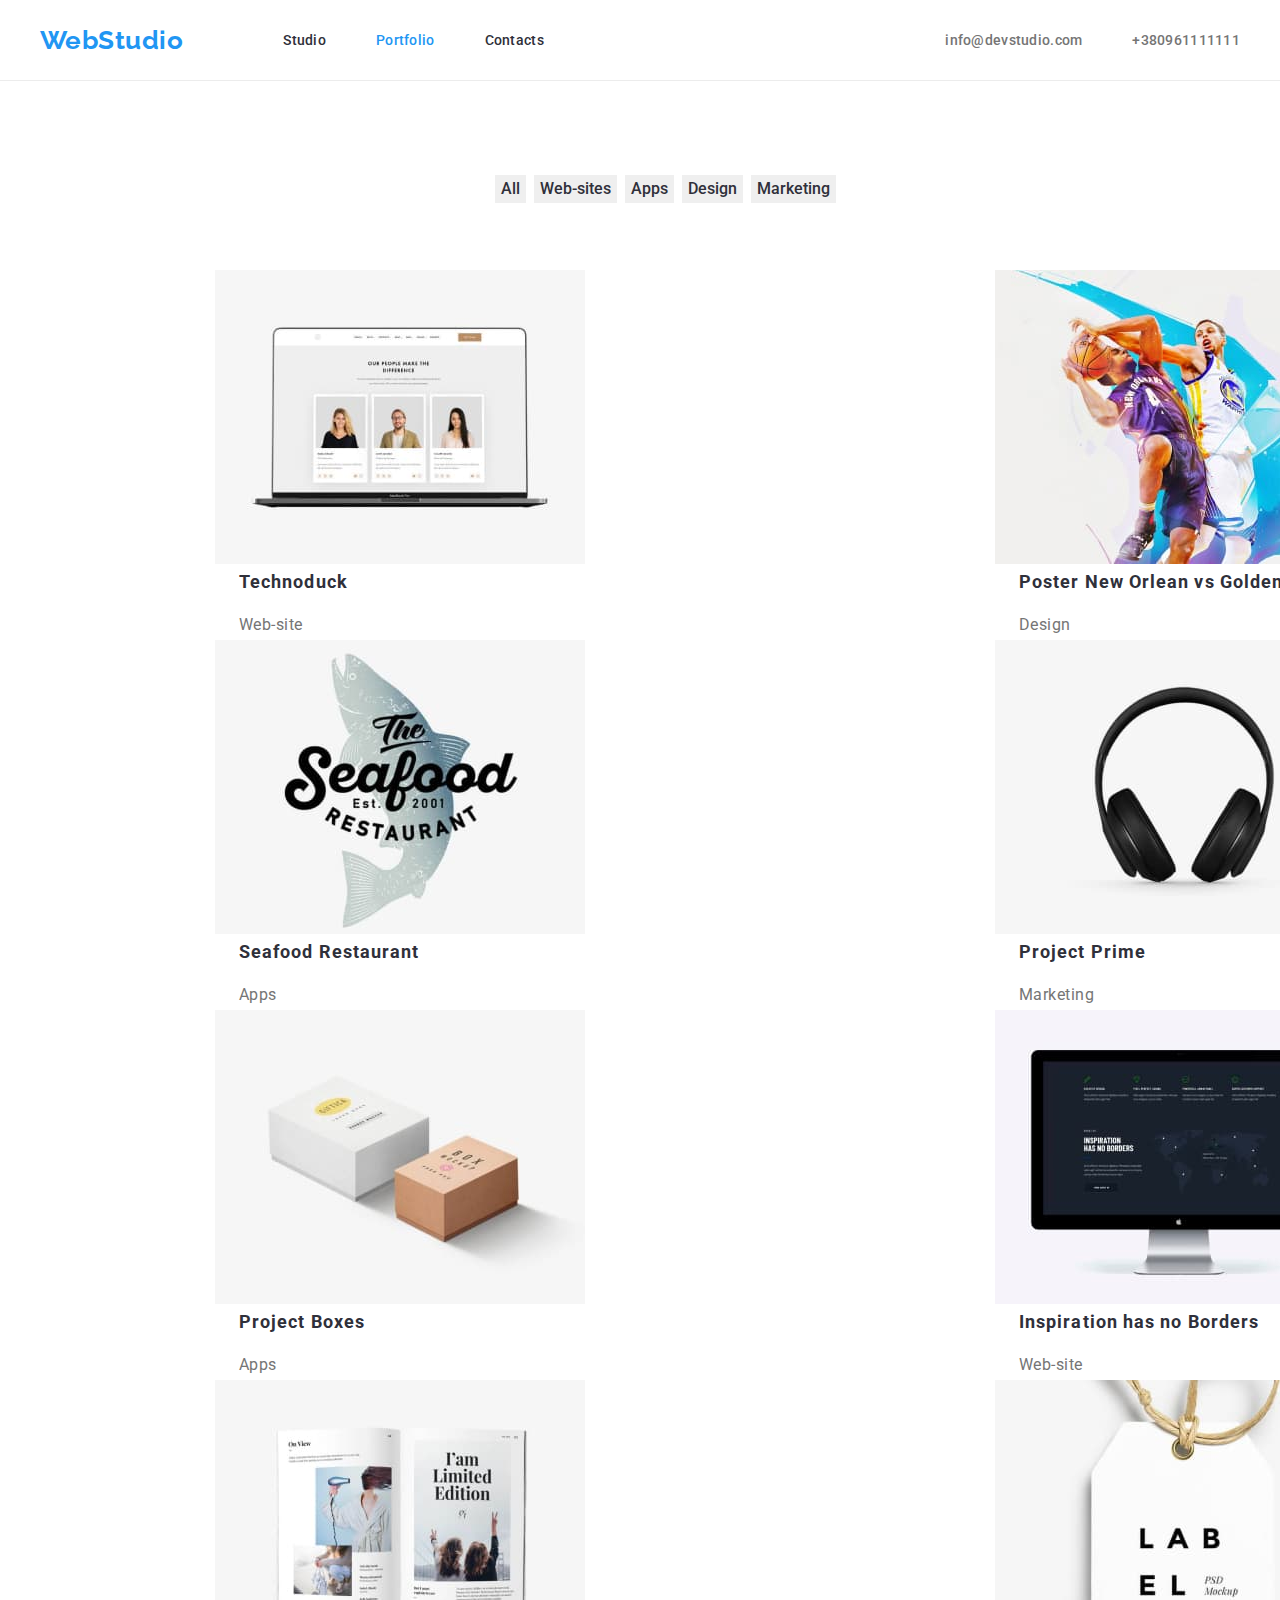
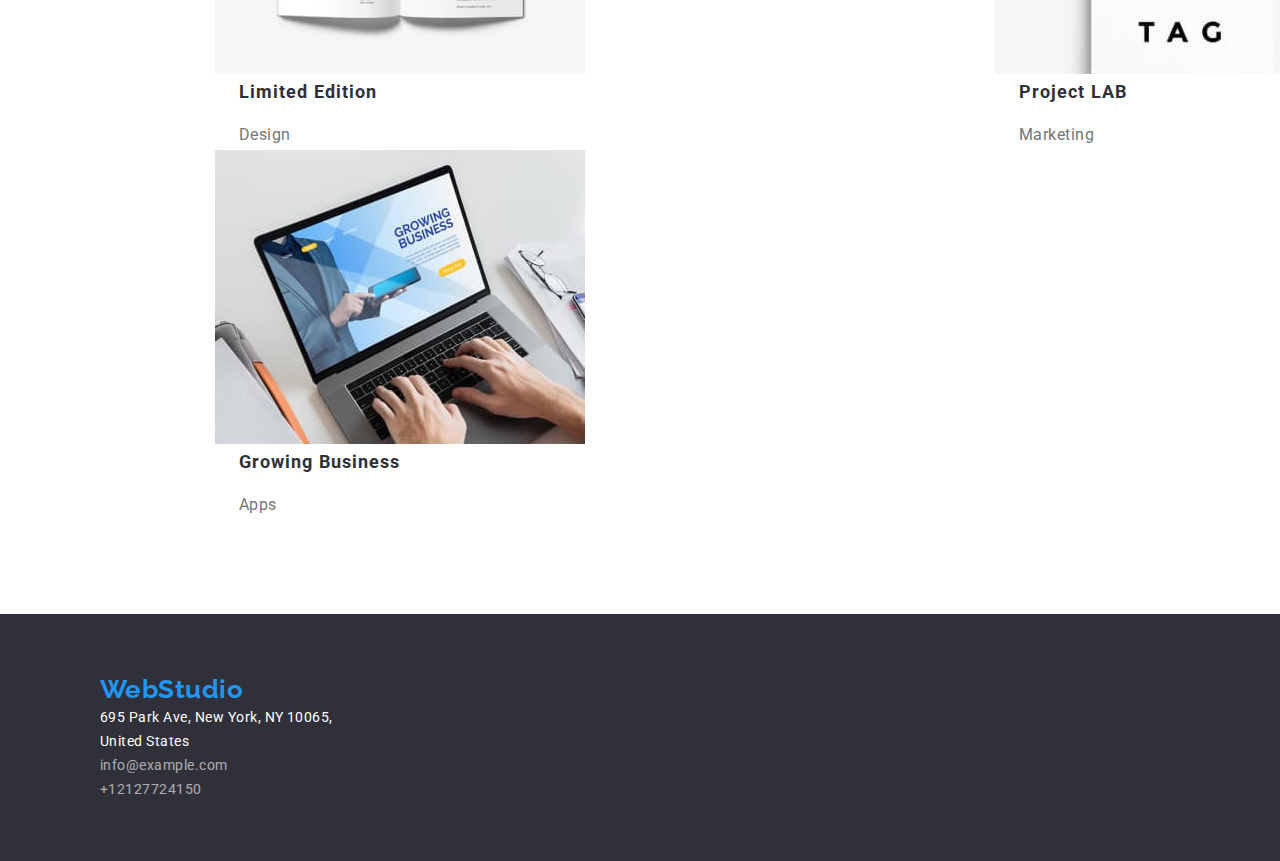
==== portfolio.html @ 895c38ea "homework 3" ====
<!DOCTYPE html>
<html lang="en">
<head>
    <meta charset="UTF-8">
    <meta http-equiv="X-UA-Compatible" content="IE=edge">
    <meta name="viewport" content="width=device-width, initial-scale=1.0">
    <link rel="preconnect" href="https://fonts.googleapis.com">
    <link rel="preconnect" href="https://fonts.gstatic.com" crossorigin>
    <link href="https://fonts.googleapis.com/css2?family=Raleway:wght@700&family=Roboto:wght@400;500;700;900&display=swap"
        rel="stylesheet">
    <link rel="stylesheet" href="node_modules/modern-normalize/modern-normalize.css">
<link rel="stylesheet" href="./css/styles.css">
    <title>Portfolio</title>
</head>
<body>
<header class="header-section">
    <div class="container header-container">
                <a  href="./index.html" class="header-logo">WebStudio</a>
            <nav>
                <ul class="navigation-list">
                    <li class="navigation-item">
                        <a class="pages" href="./index.html">Studio</a>
                    </li>
                    <li class="navigation-item">
                        <a class="pages current-page" href="./portfolio.html">Portfolio</a>
                    </li>
                    <li class="navigation-item">
                        <a class="pages" href="#">Contacts</a>
                    </li>
                </ul>
            </nav>
            <ul class="header-contact-list">
                <li class="header-contact-item">
                    <a class="header-contact-link" href="mailto:info@devstudio.com">info@devstudio.com</a>
                </li>
                <li class="header-contact-item">
                    <a class="header-contact-link" href="tel:380961111111">+380961111111</a>
                </li>
            </ul>
            </div>
        </header>
        <main>
            <div class="button-container">
            <ul class="button-list">
                <li class="button-item">
                    <button type="button" class="portfolio-filter">All</button>
                </li>
                <li class="button-item">
                    <button type="button" class="portfolio-filter">Web-sites</button>
                </li>
                <li class="button-item">
                    <button type="button" class="portfolio-filter">Apps</button>
                </li>
                <li class="button-item">
                    <button type="button" class="portfolio-filter">Design</button>
                </li>
                <li class="button-item">
                    <button type="button" class="portfolio-filter">Marketing</button>
                </li>
            </ul>
        </div>
            <section class="container-projects">
            <ul class="projects-list">
                <li class="projects-item"><img src="./images/img8portfolio-website.jpg" alt="picture of technoduck website" width="370">
                    <div class="project-item-description">
                    <h3 class="projects-title">Technoduck</h3>
                    <p class="project-text">Web-site</p></div>
                </li>
                <li class="projects-item"><img src="./images/img9portfolio-sport-poster.jpg" alt="picture of sport poster" width="370">
                    <div class="project-item-description">
                    <h3 class="projects-title">Poster New Orlean vs Golden Star</h3>
                    <p class="project-text">Design</p></div>
                </li>
                <li class="projects-item"><img src="./images/img10portfolio-restaurant-app.jpg" alt="picture of restaurant logo" width="370">
                    <div class="project-item-description">
                    <h3 class="projects-title">Seafood Restaurant</h3>
                    <p class="project-text">Apps</p></div>
                </li>
                <li class="projects-item"><img src="./images/img11portfolio-marketing.jpg" alt="picture of head-phones" width="370">
                    <div class="project-item-description">
                    <h3 class="projects-title">Project Prime</h3>
                    <p class="project-text">Marketing</p></div>
                </li>
                <li class="projects-item"><img src="./images/img12portfolio-project-boxes.jpg" alt="picture of personalized boxes" width="370">
                    <div class="project-item-description">
                    <h3 class="projects-title">Project Boxes</h3>
                    <p class="project-text">Apps</p></div>
                </li>
                <li class="projects-item"><img src="./images/img13portfolio-inspiration-website.jpg" alt="picture of inspiration website" width="370">
                    <div class="project-item-description">
                    <h3 class="projects-title">Inspiration has no Borders</h3>
                    <p class="project-text">Web-site</p></div>
                </li>
                <li class="projects-item"><img src="./images/img14portfolio-limited-edition.jpg" alt="picture of magazines" width="370">
                    <div class="project-item-description">
                    <h3 class="projects-title">Limited Edition</h3>
                    <p class="project-text">Design</p></div>
                </li>
                <li class="projects-item"><img src="./images/img15portfolio-project-lab.jpg" alt="picture of tag with logo" width="370">
                    <div class="project-item-description">
                    <h3 class="projects-title">Project LAB</h3>
                    <p class="project-text">Marketing</p></div>
                </li>
                <li class="projects-item"><img src="./images/img16portfolio-growing-business.jpg" alt="picture of growing business app" width="370">
                    <div class="project-item-description">
                    <h3 class="projects-title">Growing Business</h3>
                    <p class="project-text">Apps</p></div>
                </li>
                </ul>
                </section>
            </main>
            <footer class="footer-section">
            <a class="footer-logo" href="./index.html">WebStudio</a>
            
            <address class="footer-addres">
                <a class="footer-addres-addres" href="https://goo.gl/maps/dAtSncTWALTyisYv6">695 Park Ave, New York, NY 10065,<br>
                    United States</a>
                <ul>
                    <li><a class="footer-contacts" href="mailto:info@example.com">info@example.com</a></li>
                    <li><a class="footer-contacts" href="tel:12127724150">+12127724150</a></li>
                </ul>
            </address>
            </footer>
</body>
</html>
---- css/styles.css ----
/* General Styles */
:root {
     --main-text-color: #2F303A;
    --secondary-title-color: #ffff;
    --link-color: #2196F3;
    --accent-color: #2196F3;
    --contact-color: #757575;
    --secondary-text-color: #757575;
    --background-color: #ffff;
    --footer-color: #2F303A;
    --portfolio-button-color: #F5F4FA;
    --portfolio-button-text: #212121;

}
h1, h2, h3, h4, h5, h6, p{
    margin-top: 0;
    margin-bottom: 0;
}
body {font-family: 'Roboto', sans-serif;
    font-weight: 500;
    letter-spacing: 0.03em;
    color: var(--main-text-color);
    margin: 0;
  
}

ul{
    list-style: none;
    padding-left: 0;
    margin-top: 0;
    margin-bottom: 0;
}
a{text-decoration: none;}

img{
    display:block;
    max-width: 100%;
    height: auto;
}
.container {
    width: 1200px;
    padding-left: 15px;
    padding-right: 15px;
    margin: 0 auto;
}
/*HEADER */

.header-section {
    border-bottom: 1px solid #ECECEC;

}
   
.header-container {
    display: flex;
    align-items: center;
}
.header-logo {
    color: var(--accent-color);
    text-decoration: none;
    font-family: 'Raleway', sans-serif;
    font-weight: 700;
    font-size: 26px;
    line-height: calc(31/26);
    margin-right: 100px;


}
.navigation-list{ 
    display: flex;
    align-items: center;
}
.navigation-item:not(:last-child){
margin-right: 50px;
}
.pages {
    color: var(--main-text-color);
    font-size: 14px;
    letter-spacing: 0.02em;
    line-height: calc(16/14);
    display: block;
    padding-top: 32px;
    padding-bottom: 32px;
}
 .pages:hover,
 .pages:focus {
     color: var(--link-color);
 }

.header-contact-list{
display: flex;
align-items: center;
margin-left: auto;
}

.header-contact-item:not(:last-child){
margin-right: 50px;
}


.current-page {
    color: var(--link-color);

}
.header-contact-link {
    color: var(--contact-color);
    font-weight: 500;
    font-size: 14px;
    line-height: calc(16/14);
    letter-spacing: 0.02em;
    display: block;
    padding-top: 32px;
    padding-bottom: 32px;
}

.header-contact-link:hover,
.header-contact-link:focus {
    color: var(--link-color);
    font-weight: 500;
}

/* HERO */
.hero-section{
    background-color: #2F303A;
    width: 100%;
 padding-top: 200px;
 padding-bottom: 280px;
align-items: center;
    }
.hero-container{
    align-items: center;
    display: flex;
    flex-direction: column;
}



.hero-title{
    font-weight: 900;
        font-size: 44px;
        line-height: calc(60/44);
        text-align: center;
        letter-spacing: 0.06em;
        color: var(--secondary-title-color);
        margin-bottom: 30px;
}

.hero-button{
    font-weight: 700;
        font-size: 16px;
        line-height:calc(30/16);
        text-align: center;
        letter-spacing: 0.06em;
        color: var(--secondary-title-color);
        background-color: var(--link-color);
        cursor: pointer;
        display: block;
        align-items: center;
    border-radius: 4px;
      
        
}

.hero-button:hover,
.hero-button:focus {
    background-color: darkblue;
}

/* FEATURES  */
 .hide{
    display: none;
}
.features-section {
    width: 1200px;
    padding-left: 15px;
    padding-right: 15px;
    padding-top: 94px;
    padding-bottom: 94px;
}
.features-list {
    display: flex;
}
.features-list:not(:last-child) {
    margin-right: 30px;
}
.features-section li {
width: 270px;
}
.features {
    font-weight: 700;
    font-size: 14px;
    line-height: calc(16/14);
    text-transform: uppercase;
    color: var(--main-text-color);
    width: 161px;
    height: 30px;
    padding-bottom: 10px;
}
.features-text {
  
        font-weight: 400;
        font-size: 14px;
        line-height: calc(24/14);
        color: var(--secondary-text-color);
        width: 270px;
    }


/* DO */
.do{
    padding-top: 94px;
}
.section-title {
        font-weight: 700;
        font-size: 36px;
        line-height: calc(42/36);
        text-align: center;
        color: var(--main-text-color);
        padding-bottom: 50px;
    }
.what-we-do-images{
    display: flex;
}
.do-item:not(:last-child) {
    margin-right: 30px;

}
/* TEAM */
.team-members{
    background-color: #F5F4FA;
    padding-top: 94px;
    padding-bottom: 94px;
}
.team-list{
    display:flex;

}
.team-item{
    width: 270px;
    box-shadow: 0px 1px 3px rgba(0, 0, 0, 0.12), 0px 1px 1px rgba(0, 0, 0, 0.14), 0px 2px 1px rgba(0, 0, 0, 0.2);
        border-radius: 0px 0px 4px 4px;
}
.team-item:not(:last-child){
    margin-right: 30px;
}
.team-item-description{
    background-color: #ffff;
    padding-top: 30px;
    padding-bottom: 30px;
    text-align: center;}


.team-title{
        font-size: 16px;
        line-height: calc(19/16);
        text-align: center;
        color: var(--main-text-color);
        margin-bottom: 10px;
}
.team-text {
        font-weight: 400;
        font-size: 16px;
        line-height: calc(19/16);
        text-align: center;
        color: var(--secondary-text-color);
    }

/* FOOTER */
.footer-section {
    background-color: var(--footer-color);
    padding-left: 100px;
    padding-top: 60px;
    padding-bottom: 60px;
}
.footer-logo {
    color: var(--accent-color);
    text-decoration: none;
    font-family: 'Raleway', sans-serif;
    font-weight: 700;
    font-size: 26px;
    line-height: calc(31/26);
    padding-top: 60px;
    padding-bottom: 9px;
}

.footer-addres {
    font-style: normal;
}

.footer-addres-addres {
    font-weight: 400;
    font-size: 14px;
    line-height: calc(24/14);
    color: var(--secondary-title-color);
} 

.footer-contacts {
    font-weight: 400;
    font-size: 14px;
    line-height: calc(24/14);
    color: var(--secondary-title-color);
    opacity: 0.6;
}
/* PORTFOLIO BUTTONS SECTION */

.button-container {
    display: flex;
    align-items: center;
    margin-left: 495px;
    }
    
.button-list {
    display: flex;
    align-items: center;
}
.button-item{
    margin-bottom: 50px;
    align-items: center;
    border-radius: 4px;
    
}
.button-item:not(:last-child) {
    margin-right: 8px;

}


.portfolio-filter:hover,
.portfolio-filter:focus {
    color: var(--secondary-title-color);
    background-color: var(--link-color);


}

.portfolio-filter {
    font-family: 'Roboto', sans-serif;
    color: var(--portfolio-text-color);
    cursor: pointer;
    border: none;
    font-weight: 500;
    font-size: 16px;
    line-height: calc(26/16);
    text-align: center;
    display: block;
    margin-top: 94px;
        margin-bottom: 17px;

}
/* PORTFOLIO PROJECTS SECTION */

.container-projects {
    width: 1200px;
    padding-left: 215px;
    padding-right: 215px;
    padding-bottom: 94px;
    

}

.projects-list {
    display: flex;
    flex-wrap: wrap;
    justify-content: space-between;
    
    
 
}

.projects-item {
    flex-basis: calc((100% - 30px)/ 3);
 
}
.projects-item:not(:last-child) {
    margin-right: 30px;}

.item h2 {
    margin-top: 0;
    font-size: 20px;
}

.item p {
    margin: 0;
}

.projects-title {
    font-weight: 700;
    font-size: 18px;
    line-height: calc(36/18);
    letter-spacing: 0.06em;
    color: var(--portfolio-text-color);
    margin-bottom: 10px;
    text-align: left;
    margin-left: 24px;
}

.project-text {
    font-weight: 400;
    font-size: 16px;
    line-height: calc(30/16);
    color: var(--secondary-text-color);
    text-align: left;
    margin-left: 24px;
}
/*
.projects-list {
    display: flex;
    flex-wrap: wrap;

}
*/
.projects-item {
    width: 370px;
   
}

.project-item:not(:last-child) {
    margin-right: 30px;
}

.project-item-description {
    background-color: #ffff;
    text-align: center;
}


.team-title {
    font-size: 16px;
    line-height: calc(19/16);
    text-align: center;
    color: var(--main-text-color);
    margin-bottom: 10px;
}
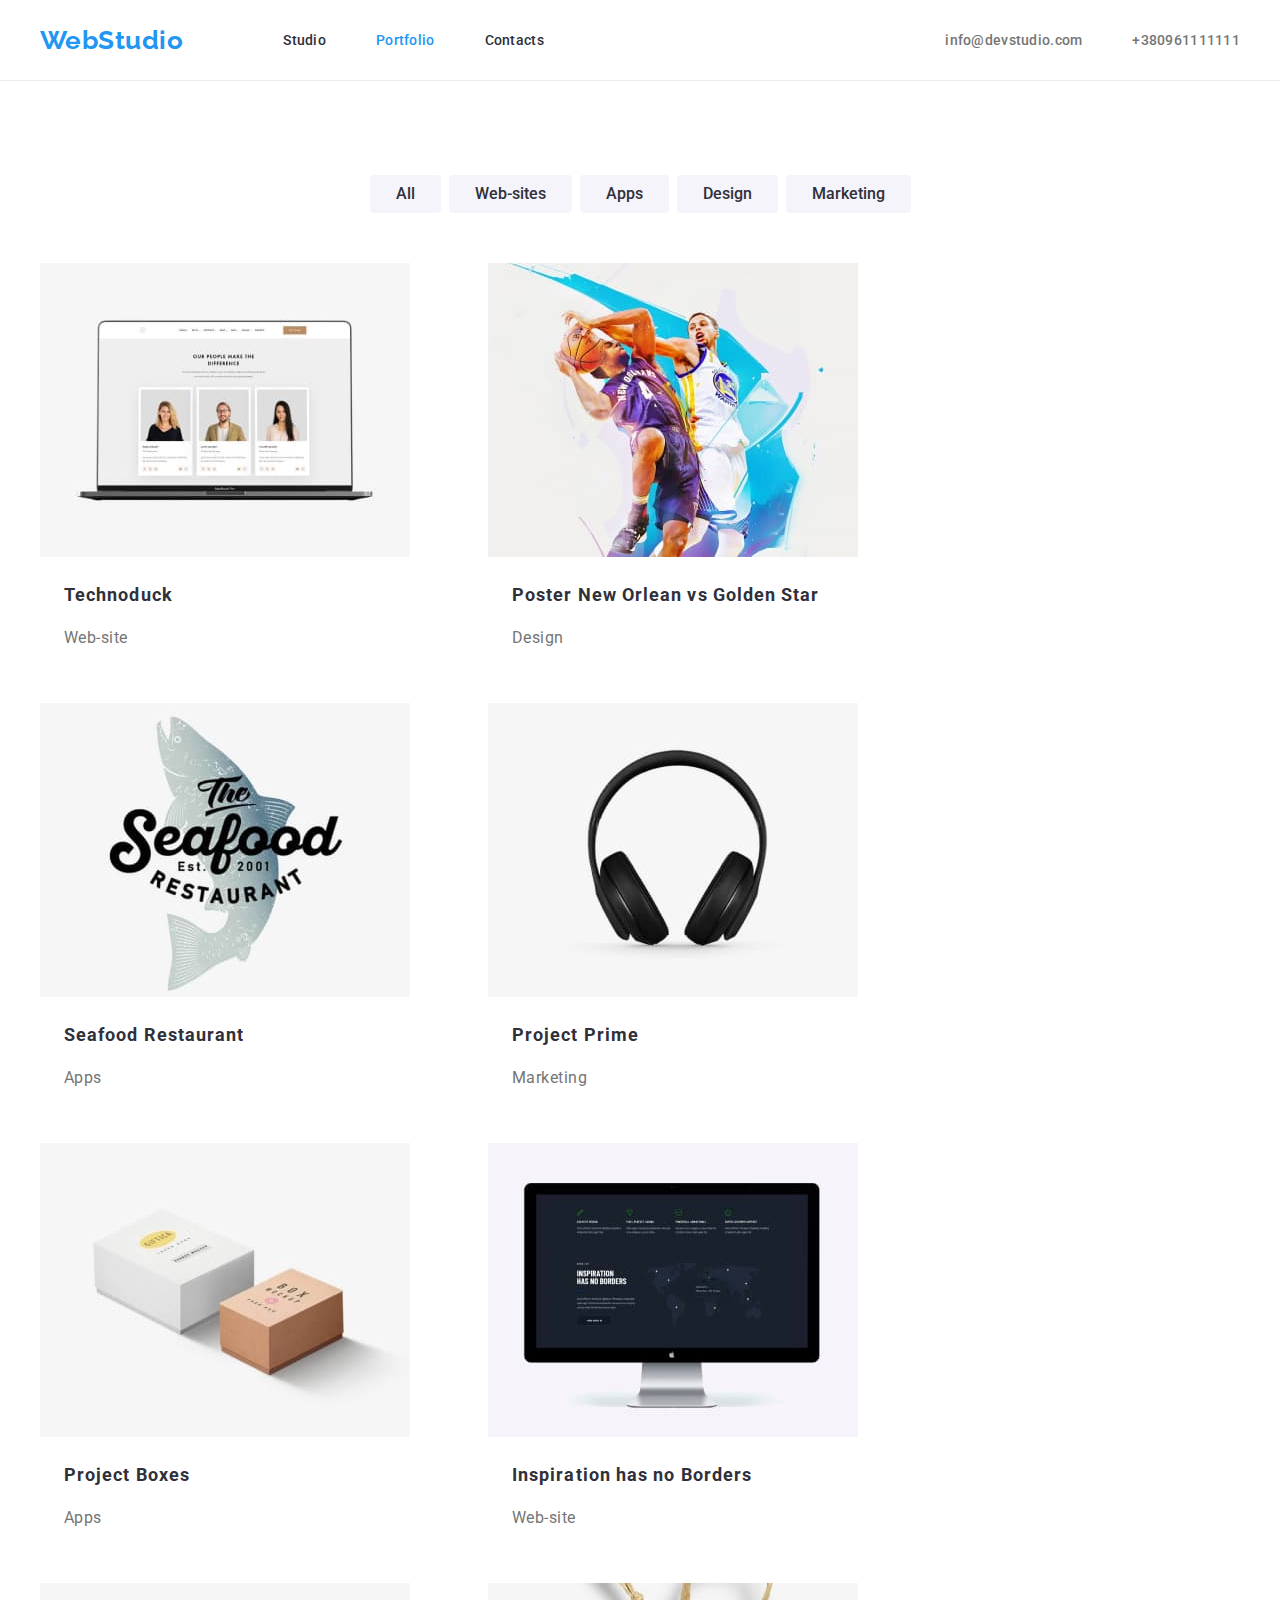
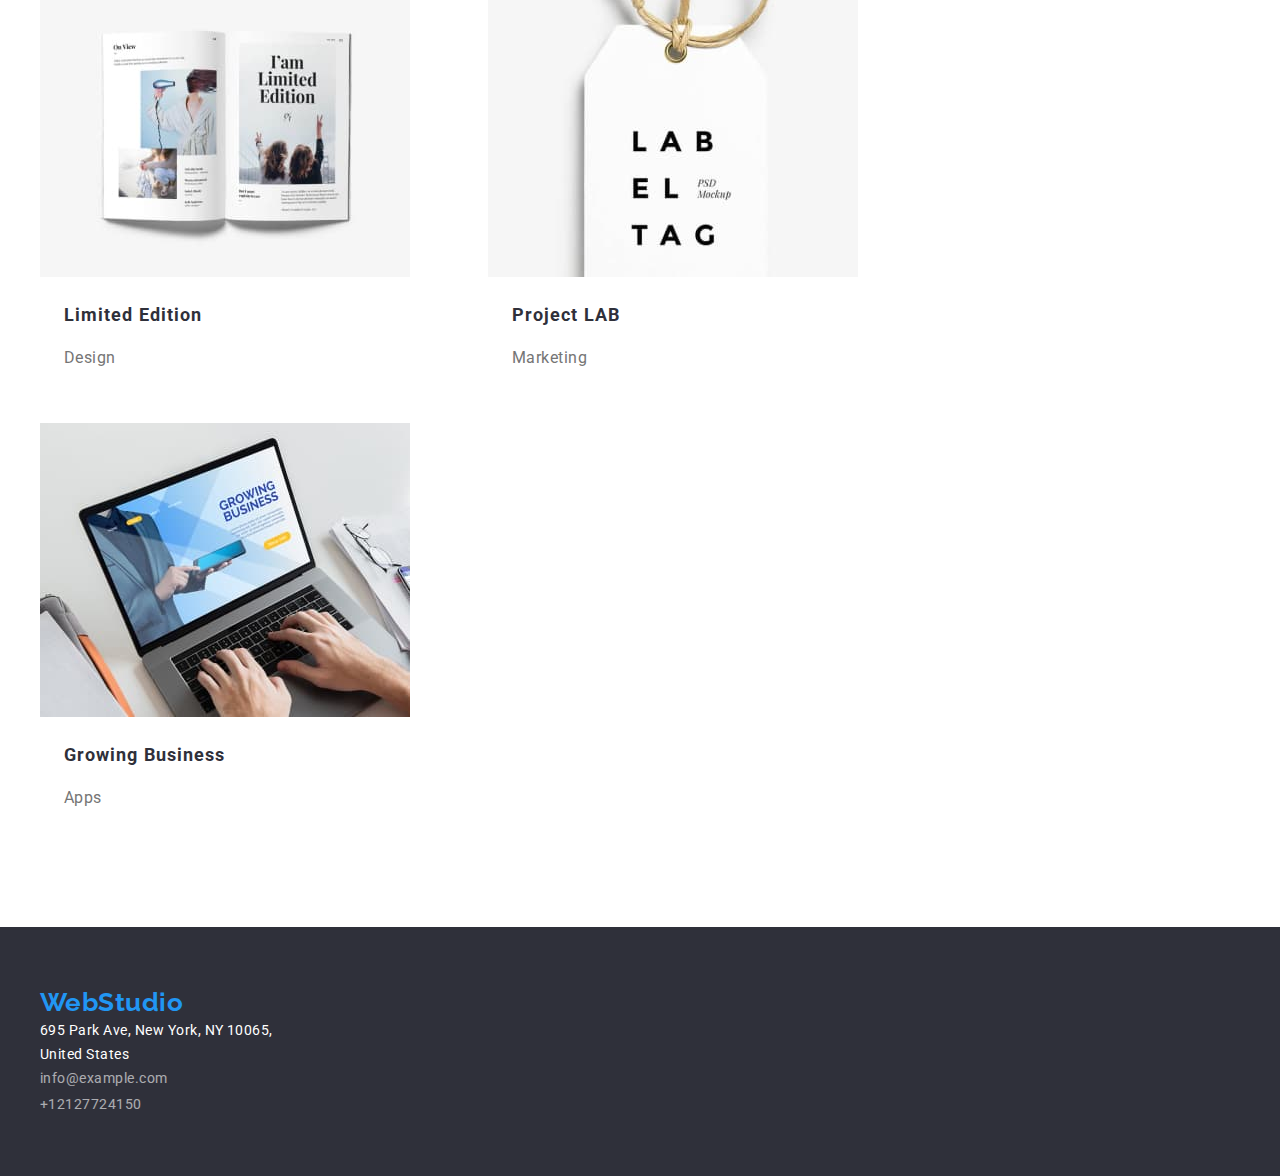
==== commit 87d5a40f: "after making refinements" ====
--- a/portfolio.html
+++ b/portfolio.html
@@ -40,86 +40,106 @@
             </div>
         </header>
         <main>
-            <div class="button-container">
-            <ul class="button-list">
-                <li class="button-item">
-                    <button type="button" class="portfolio-filter">All</button>
-                </li>
-                <li class="button-item">
-                    <button type="button" class="portfolio-filter">Web-sites</button>
-                </li>
-                <li class="button-item">
-                    <button type="button" class="portfolio-filter">Apps</button>
-                </li>
-                <li class="button-item">
-                    <button type="button" class="portfolio-filter">Design</button>
-                </li>
-                <li class="button-item">
-                    <button type="button" class="portfolio-filter">Marketing</button>
-                </li>
-            </ul>
-        </div>
-            <section class="container-projects">
-            <ul class="projects-list">
-                <li class="projects-item"><img src="./images/img8portfolio-website.jpg" alt="picture of technoduck website" width="370">
-                    <div class="project-item-description">
-                    <h3 class="projects-title">Technoduck</h3>
-                    <p class="project-text">Web-site</p></div>
-                </li>
-                <li class="projects-item"><img src="./images/img9portfolio-sport-poster.jpg" alt="picture of sport poster" width="370">
-                    <div class="project-item-description">
-                    <h3 class="projects-title">Poster New Orlean vs Golden Star</h3>
-                    <p class="project-text">Design</p></div>
-                </li>
-                <li class="projects-item"><img src="./images/img10portfolio-restaurant-app.jpg" alt="picture of restaurant logo" width="370">
-                    <div class="project-item-description">
-                    <h3 class="projects-title">Seafood Restaurant</h3>
-                    <p class="project-text">Apps</p></div>
-                </li>
-                <li class="projects-item"><img src="./images/img11portfolio-marketing.jpg" alt="picture of head-phones" width="370">
-                    <div class="project-item-description">
-                    <h3 class="projects-title">Project Prime</h3>
-                    <p class="project-text">Marketing</p></div>
-                </li>
-                <li class="projects-item"><img src="./images/img12portfolio-project-boxes.jpg" alt="picture of personalized boxes" width="370">
-                    <div class="project-item-description">
-                    <h3 class="projects-title">Project Boxes</h3>
-                    <p class="project-text">Apps</p></div>
-                </li>
-                <li class="projects-item"><img src="./images/img13portfolio-inspiration-website.jpg" alt="picture of inspiration website" width="370">
-                    <div class="project-item-description">
-                    <h3 class="projects-title">Inspiration has no Borders</h3>
-                    <p class="project-text">Web-site</p></div>
-                </li>
-                <li class="projects-item"><img src="./images/img14portfolio-limited-edition.jpg" alt="picture of magazines" width="370">
-                    <div class="project-item-description">
-                    <h3 class="projects-title">Limited Edition</h3>
-                    <p class="project-text">Design</p></div>
-                </li>
-                <li class="projects-item"><img src="./images/img15portfolio-project-lab.jpg" alt="picture of tag with logo" width="370">
-                    <div class="project-item-description">
-                    <h3 class="projects-title">Project LAB</h3>
-                    <p class="project-text">Marketing</p></div>
-                </li>
-                <li class="projects-item"><img src="./images/img16portfolio-growing-business.jpg" alt="picture of growing business app" width="370">
-                    <div class="project-item-description">
-                    <h3 class="projects-title">Growing Business</h3>
-                    <p class="project-text">Apps</p></div>
-                </li>
-                </ul>
-                </section>
-            </main>
+            <section class="portfolio-section">
+<div class="container">
+    <ul class="button-list">
+        <li class="button-item">
+            <button type="button" class="portfolio-filter">All</button>
+        </li>
+        <li class="button-item">
+            <button type="button" class="portfolio-filter">Web-sites</button>
+        </li>
+        <li class="button-item">
+            <button type="button" class="portfolio-filter">Apps</button>
+        </li>
+        <li class="button-item">
+            <button type="button" class="portfolio-filter">Design</button>
+        </li>
+        <li class="button-item">
+            <button type="button" class="portfolio-filter">Marketing</button>
+        </li>
+    </ul>
+    <ul class="projects-list">
+        <li class="projects-item"><img src="./images/img8portfolio-website.jpg" alt="picture of technoduck website"
+                width="370">
+            <div class="project-item-description">
+                <h3 class="projects-title">Technoduck</h3>
+                <p class="project-text">Web-site</p>
+            </div>
+        </li>
+        <li class="projects-item"><img src="./images/img9portfolio-sport-poster.jpg" alt="picture of sport poster"
+                width="370">
+            <div class="project-item-description">
+                <h3 class="projects-title">Poster New Orlean vs Golden Star</h3>
+                <p class="project-text">Design</p>
+            </div>
+        </li>
+        <li class="projects-item"><img src="./images/img10portfolio-restaurant-app.jpg" alt="picture of restaurant logo"
+                width="370">
+            <div class="project-item-description">
+                <h3 class="projects-title">Seafood Restaurant</h3>
+                <p class="project-text">Apps</p>
+            </div>
+        </li>
+        <li class="projects-item"><img src="./images/img11portfolio-marketing.jpg" alt="picture of head-phones" width="370">
+            <div class="project-item-description">
+                <h3 class="projects-title">Project Prime</h3>
+                <p class="project-text">Marketing</p>
+            </div>
+        </li>
+        <li class="projects-item"><img src="./images/img12portfolio-project-boxes.jpg" alt="picture of personalized boxes"
+                width="370">
+            <div class="project-item-description">
+                <h3 class="projects-title">Project Boxes</h3>
+                <p class="project-text">Apps</p>
+            </div>
+        </li>
+        <li class="projects-item"><img src="./images/img13portfolio-inspiration-website.jpg"
+                alt="picture of inspiration website" width="370">
+            <div class="project-item-description">
+                <h3 class="projects-title">Inspiration has no Borders</h3>
+                <p class="project-text">Web-site</p>
+            </div>
+        </li>
+        <li class="projects-item"><img src="./images/img14portfolio-limited-edition.jpg" alt="picture of magazines"
+                width="370">
+            <div class="project-item-description">
+                <h3 class="projects-title">Limited Edition</h3>
+                <p class="project-text">Design</p>
+            </div>
+        </li>
+        <li class="projects-item"><img src="./images/img15portfolio-project-lab.jpg" alt="picture of tag with logo"
+                width="370">
+            <div class="project-item-description">
+                <h3 class="projects-title">Project LAB</h3>
+                <p class="project-text">Marketing</p>
+            </div>
+        </li>
+        <li class="projects-item"><img src="./images/img16portfolio-growing-business.jpg"
+                alt="picture of growing business app" width="370">
+            <div class="project-item-description">
+                <h3 class="projects-title">Growing Business</h3>
+                <p class="project-text">Apps</p>
+            </div>
+        </li>
+    </ul>
+</div>
+</section>
+</main>
             <footer class="footer-section">
-            <a class="footer-logo" href="./index.html">WebStudio</a>
+                <div class="container">
+                    <a class="footer-logo" href="./index.html">WebStudio</a>
             
-            <address class="footer-addres">
-                <a class="footer-addres-addres" href="https://goo.gl/maps/dAtSncTWALTyisYv6">695 Park Ave, New York, NY 10065,<br>
-                    United States</a>
-                <ul>
-                    <li><a class="footer-contacts" href="mailto:info@example.com">info@example.com</a></li>
-                    <li><a class="footer-contacts" href="tel:12127724150">+12127724150</a></li>
-                </ul>
-            </address>
+                    <address class="footer-addres">
+                        <a class="footer-addres-addres" href="https://goo.gl/maps/dAtSncTWALTyisYv6">695 Park Ave, New York, NY
+                            10065,<br> United States</a>
+                        <ul>
+                            <li class="footer-contacts-item"><a class="footer-contacts"
+                                    href="mailto:info@example.com">info@example.com</a></li>
+                            <li class="footer-contacts-item"><a class="footer-contacts" href="tel:12127724150">+12127724150</a></li>
+                        </ul>
+                    </address>
+                </div>
             </footer>
 </body>
 </html>--- a/css/styles.css
+++ b/css/styles.css
@@ -156,6 +156,9 @@
         display: block;
         align-items: center;
     border-radius: 4px;
+    padding: 10px 20px;
+    border: none;
+    box-shadow: 0px 4px 4px rgba(0, 0, 0, 0.15);
       
         
 }
@@ -167,22 +170,30 @@
 
 /* FEATURES  */
  .hide{
-    display: none;
-}
+            position: absolute;
+            width: 1px;
+            height: 1px;
+            margin: -1px;
+            border: 0;
+            padding: 0;
+            white-space: nowrap;
+            clip-path: inset(100%);
+            clip: rect(0 0 0 0);
+            overflow: hidden;
+        }
+
 .features-section {
-    width: 1200px;
-    padding-left: 15px;
-    padding-right: 15px;
     padding-top: 94px;
     padding-bottom: 94px;
 }
 .features-list {
     display: flex;
-}
-.features-list:not(:last-child) {
+    justify-content: center;
+}
+.features-item:not(:last-child) {
     margin-right: 30px;
 }
-.features-section li {
+.features-item {
 width: 270px;
 }
 .features {
@@ -191,8 +202,6 @@
     line-height: calc(16/14);
     text-transform: uppercase;
     color: var(--main-text-color);
-    width: 161px;
-    height: 30px;
     padding-bottom: 10px;
 }
 .features-text {
@@ -201,13 +210,10 @@
         font-size: 14px;
         line-height: calc(24/14);
         color: var(--secondary-text-color);
-        width: 270px;
-    }
-
-
-/* DO */
+}
+        /* DO */
 .do{
-    padding-top: 94px;
+    padding-top: 0;
 }
 .section-title {
         font-weight: 700;
@@ -232,6 +238,7 @@
 }
 .team-list{
     display:flex;
+    justify-content: center;
 
 }
 .team-item{
@@ -246,7 +253,8 @@
     background-color: #ffff;
     padding-top: 30px;
     padding-bottom: 30px;
-    text-align: center;}
+    text-align: center;
+}
 
 
 .team-title{
@@ -267,7 +275,6 @@
 /* FOOTER */
 .footer-section {
     background-color: var(--footer-color);
-    padding-left: 100px;
     padding-top: 60px;
     padding-bottom: 60px;
 }
@@ -278,8 +285,7 @@
     font-weight: 700;
     font-size: 26px;
     line-height: calc(31/26);
-    padding-top: 60px;
-    padding-bottom: 9px;
+    margin-bottom: 9px;
 }
 
 .footer-addres {
@@ -291,8 +297,12 @@
     font-size: 14px;
     line-height: calc(24/14);
     color: var(--secondary-title-color);
+    margin-bottom: 2px;
 } 
-
+.footer-contacts-item:not(:last-child){
+    margin-bottom: 2px;
+
+}
 .footer-contacts {
     font-weight: 400;
     font-size: 14px;
@@ -301,36 +311,24 @@
     opacity: 0.6;
 }
 /* PORTFOLIO BUTTONS SECTION */
-
-.button-container {
-    display: flex;
+.portfolio-section {
+    padding-top: 94px;
+    padding-bottom: 94px;
+}
+
+.button-list {
+    display: flex;
+    justify-content: center;
     align-items: center;
-    margin-left: 495px;
-    }
-    
-.button-list {
-    display: flex;
-    align-items: center;
-}
-.button-item{
     margin-bottom: 50px;
-    align-items: center;
-    border-radius: 4px;
-    
-}
+}
+ 
 .button-item:not(:last-child) {
     margin-right: 8px;
 
 }
 
 
-.portfolio-filter:hover,
-.portfolio-filter:focus {
-    color: var(--secondary-title-color);
-    background-color: var(--link-color);
-
-
-}
 
 .portfolio-filter {
     font-family: 'Roboto', sans-serif;
@@ -342,44 +340,42 @@
     line-height: calc(26/16);
     text-align: center;
     display: block;
-    margin-top: 94px;
-        margin-bottom: 17px;
+    border-radius: 4px;
+    padding: 6px 26px;
+    background-color: #F5F4FA;
+    
+}
+.portfolio-filter:hover,
+.portfolio-filter:focus {
+    color: var(--secondary-title-color);
+    background-color: var(--link-color);
+    box-shadow: 0px 4px 4px rgba(0, 0, 0, 0.1), 0px 1px 2px rgba(0, 0, 0, 0.08), 0px 2px 2px rgba(0, 0, 0, 0.12);
+
 
 }
 /* PORTFOLIO PROJECTS SECTION */
 
-.container-projects {
-    width: 1200px;
-    padding-left: 215px;
-    padding-right: 215px;
-    padding-bottom: 94px;
-    
-
-}
+
 
 .projects-list {
     display: flex;
     flex-wrap: wrap;
-    justify-content: space-between;
-    
-    
- 
+    margin-top: calc(-1 * 30px);
+    margin-left: calc(-1 * 30px);
 }
 
 .projects-item {
-    flex-basis: calc((100% - 30px)/ 3);
- 
-}
-.projects-item:not(:last-child) {
-    margin-right: 30px;}
-
-.item h2 {
-    margin-top: 0;
-    font-size: 20px;
-}
-
-.item p {
-    margin: 0;
+    flex-basis: calc((100%-30px) / 3);
+    margin-left: 30px;
+    margin-top: 30px;
+}
+.project-item-description {
+    background-color: #ffff;
+    width: 370px;
+    padding: 20px 24px;
+    border-left: 1px #eee;
+    border-right: 1px #eee;
+    border-bottom: 1px #eee;
 }
 
 .projects-title {
@@ -389,8 +385,6 @@
     letter-spacing: 0.06em;
     color: var(--portfolio-text-color);
     margin-bottom: 10px;
-    text-align: left;
-    margin-left: 24px;
 }
 
 .project-text {
@@ -398,30 +392,7 @@
     font-size: 16px;
     line-height: calc(30/16);
     color: var(--secondary-text-color);
-    text-align: left;
-    margin-left: 24px;
-}
-/*
-.projects-list {
-    display: flex;
-    flex-wrap: wrap;
-
-}
-*/
-.projects-item {
-    width: 370px;
-   
-}
-
-.project-item:not(:last-child) {
-    margin-right: 30px;
-}
-
-.project-item-description {
-    background-color: #ffff;
-    text-align: center;
-}
-
+}
 
 .team-title {
     font-size: 16px;
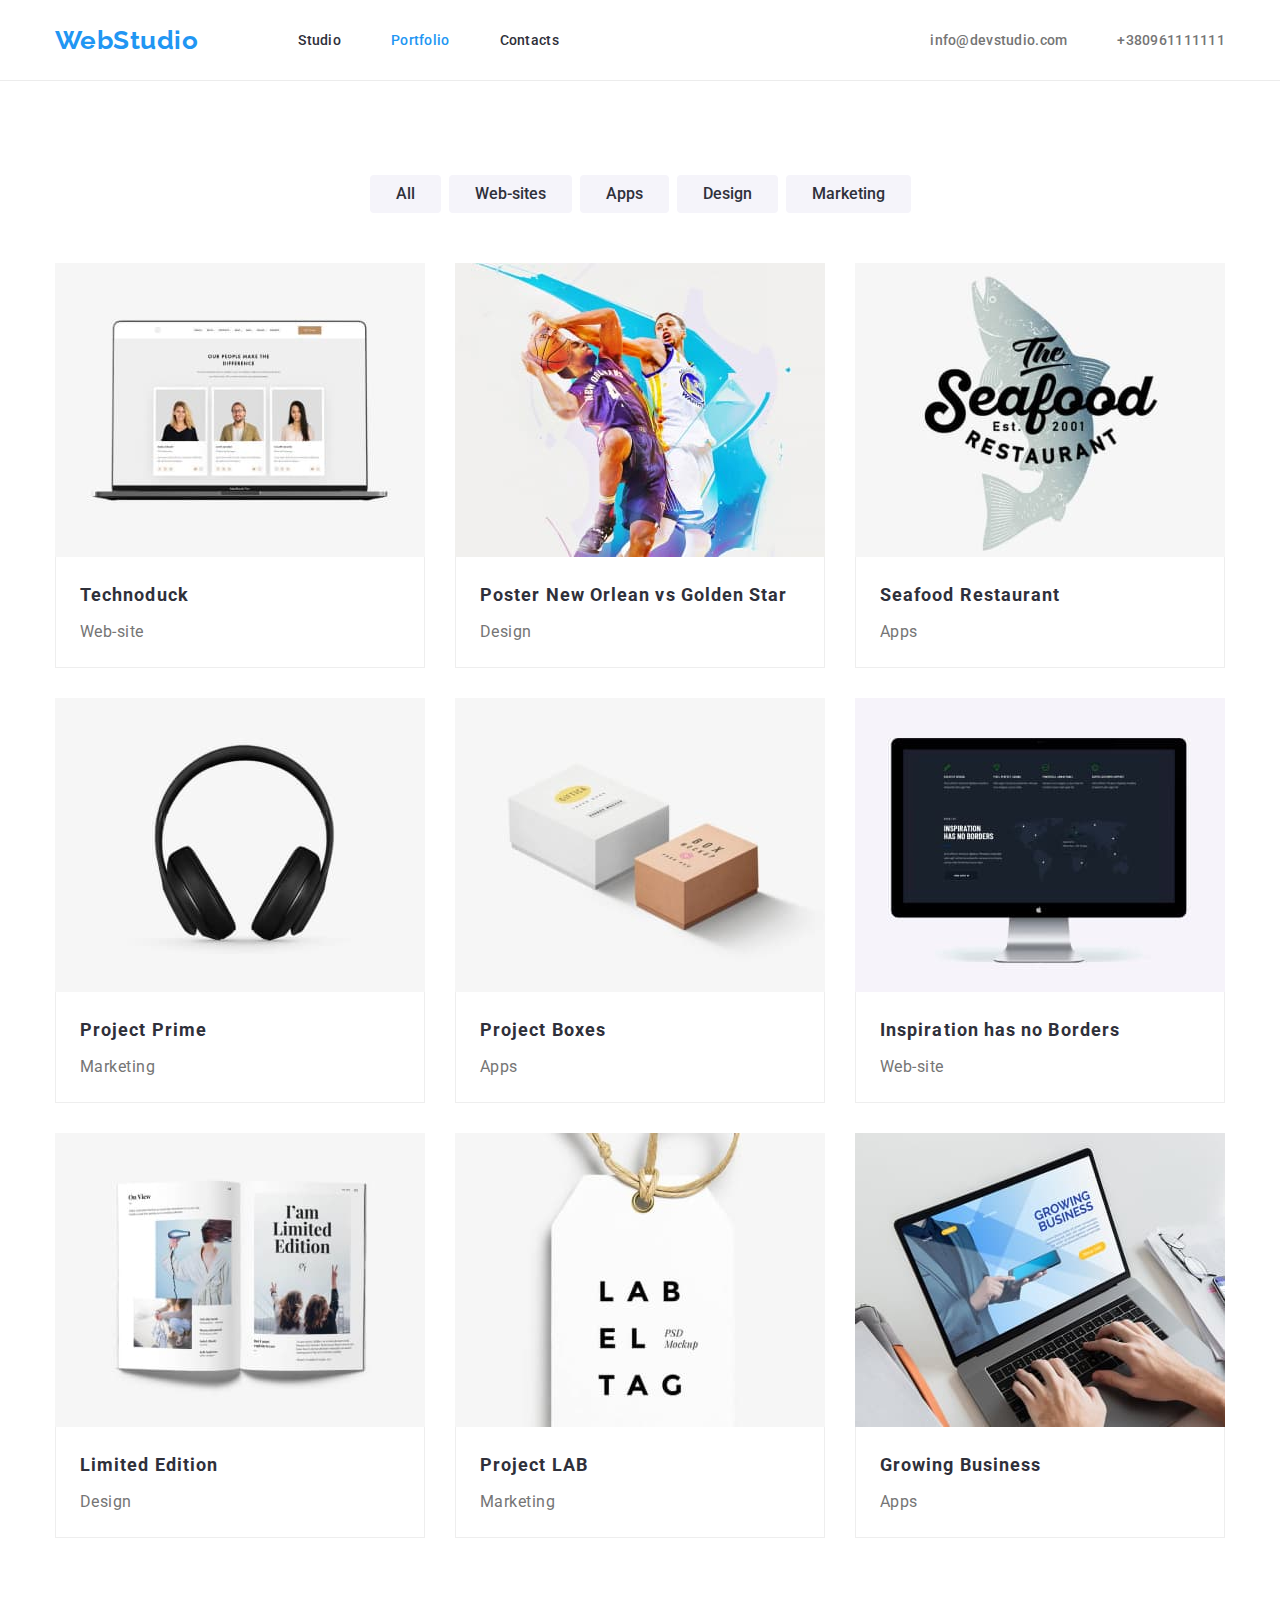
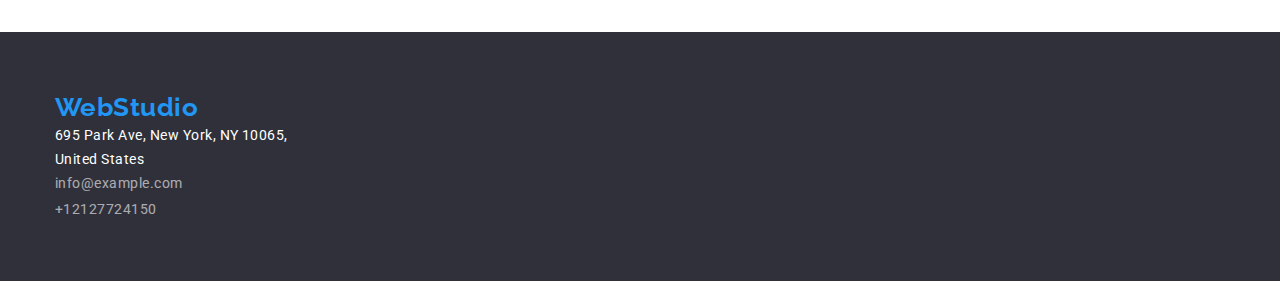
==== commit f855c24c: "last one" ====
--- a/portfolio.html
+++ b/portfolio.html
@@ -1,21 +1,25 @@
 <!DOCTYPE html>
 <html lang="en">
+
 <head>
     <meta charset="UTF-8">
     <meta http-equiv="X-UA-Compatible" content="IE=edge">
     <meta name="viewport" content="width=device-width, initial-scale=1.0">
+    <link rel="stylesheet"
+        href="https://cdnjs.cloudflare.com/ajax/libs/modern-normalize/1.1.0/modern-normalize.min.css">
     <link rel="preconnect" href="https://fonts.googleapis.com">
     <link rel="preconnect" href="https://fonts.gstatic.com" crossorigin>
-    <link href="https://fonts.googleapis.com/css2?family=Raleway:wght@700&family=Roboto:wght@400;500;700;900&display=swap"
+    <link
+        href="https://fonts.googleapis.com/css2?family=Raleway:wght@700&family=Roboto:wght@400;500;700;900&display=swap"
         rel="stylesheet">
-    <link rel="stylesheet" href="node_modules/modern-normalize/modern-normalize.css">
-<link rel="stylesheet" href="./css/styles.css">
+    <link rel="stylesheet" href="./css/styles.css">
     <title>Portfolio</title>
 </head>
+
 <body>
-<header class="header-section">
-    <div class="container header-container">
-                <a  href="./index.html" class="header-logo">WebStudio</a>
+    <header class="header-section">
+        <div class="container header-container">
+            <a href="./index.html" class="header-logo">WebStudio</a>
             <nav>
                 <ul class="navigation-list">
                     <li class="navigation-item">
@@ -37,109 +41,121 @@
                     <a class="header-contact-link" href="tel:380961111111">+380961111111</a>
                 </li>
             </ul>
+        </div>
+    </header>
+    <main>
+        <section class="portfolio-section">
+            <div class="container">
+                <ul class="button-list">
+                    <li class="button-item">
+                        <button type="button" class="portfolio-filter">All</button>
+                    </li>
+                    <li class="button-item">
+                        <button type="button" class="portfolio-filter">Web-sites</button>
+                    </li>
+                    <li class="button-item">
+                        <button type="button" class="portfolio-filter">Apps</button>
+                    </li>
+                    <li class="button-item">
+                        <button type="button" class="portfolio-filter">Design</button>
+                    </li>
+                    <li class="button-item">
+                        <button type="button" class="portfolio-filter">Marketing</button>
+                    </li>
+                </ul>
+                <ul class="portfolio-list ">
+                    <li class="portfolio-item">
+                        <img class="portfolio-image" src="./images/img8portfolio-website.jpg"
+                            alt="picture of technoduck website" width="370" height="294">
+                        <div class="card-content">
+                            <h2 class="portfolio-title">Technoduck</h2>
+                            <p class="portfolio-text">Web-site</p>
+                        </div>
+                    </li>
+                    <li class="portfolio-item">
+                        <img class="portfolio-image" src="./images/img9portfolio-sport-poster.jpg"
+                            alt="picture of sport poster" width="370" height="294">
+                        <div class="card-content">
+                            <h2 class="portfolio-title">Poster New Orlean vs Golden Star</h2>
+                            <p class="portfolio-text">Design</p>
+                        </div>
+                    </li>
+                    <li class="portfolio-item">
+                        <img class="portfolio-image" src="./images/img10portfolio-restaurant-app.jpg"
+                            alt="picture of restaurant logo" width="370" height="294">
+                        <div class="card-content">
+                            <h2 class="portfolio-title">Seafood Restaurant</h2>
+                            <p class="portfolio-text">Apps</p>
+                        </div>
+                    </li>
+                    <li class="portfolio-item">
+                        <img class="portfolio-image" src="./images/img11portfolio-marketing.jpg"
+                            alt="picture of head-phones" width="370" height="294">
+                        <div class="card-content">
+                            <h2 class="portfolio-title">Project Prime</h2>
+                            <p class="portfolio-text">Marketing</p>
+                        </div>
+                    </li>
+                    <li class="portfolio-item">
+                        <img class="portfolio-image" src="./images/img12portfolio-project-boxes.jpg"
+                            alt="picture of personalized boxes" width="370" height="294">
+                        <div class="card-content">
+                            <h2 class="portfolio-title">Project Boxes</h2>
+                            <p class="portfolio-text">Apps</p>
+                        </div>
+                    <li class="portfolio-item">
+                        <img class="portfolio-image" src="./images/img13portfolio-inspiration-website.jpg"
+                            alt="picture of inspiration website" width="370" height="294">
+                        <div class="card-content">
+                            <h2 class="portfolio-title">Inspiration has no Borders</h2>
+                            <p class="portfolio-text">Web-site</p>
+                        </div>
+                    </li>
+                    <li class="portfolio-item">
+                        <img class="portfolio-image" src="./images/img14portfolio-limited-edition.jpg"
+                            alt="picture of magazines" width="370" height="294">
+                        <div class="card-content">
+                            <h2 class="portfolio-title">Limited Edition</h2>
+                            <p class="portfolio-text">Design</p>
+                        </div>
+                    </li>
+                    <li class="portfolio-item">
+                        <img class="portfolio-image" src="./images/img15portfolio-project-lab.jpg"
+                            alt="picture of tag with logo" width="370" height="294">
+                        <div class="card-content">
+                            <h2 class="portfolio-title">Project LAB</h2>
+                            <p class="portfolio-text">Marketing</p>
+                        </div>
+                    </li>
+                    <li class="portfolio-item">
+                        <img class="portfolio-image" src="./images/img16portfolio-growing-business.jpg"
+                            alt="picture of growing business app" width="370" height="294">
+                        <div class="card-content">
+                            <h2 class="portfolio-title">Growing Business</h2>
+                            <p class="portfolio-text">Apps</p>
+                        </div>
+                    </li>
+                </ul>
             </div>
-        </header>
-        <main>
-            <section class="portfolio-section">
-<div class="container">
-    <ul class="button-list">
-        <li class="button-item">
-            <button type="button" class="portfolio-filter">All</button>
-        </li>
-        <li class="button-item">
-            <button type="button" class="portfolio-filter">Web-sites</button>
-        </li>
-        <li class="button-item">
-            <button type="button" class="portfolio-filter">Apps</button>
-        </li>
-        <li class="button-item">
-            <button type="button" class="portfolio-filter">Design</button>
-        </li>
-        <li class="button-item">
-            <button type="button" class="portfolio-filter">Marketing</button>
-        </li>
-    </ul>
-    <ul class="projects-list">
-        <li class="projects-item"><img src="./images/img8portfolio-website.jpg" alt="picture of technoduck website"
-                width="370">
-            <div class="project-item-description">
-                <h3 class="projects-title">Technoduck</h3>
-                <p class="project-text">Web-site</p>
-            </div>
-        </li>
-        <li class="projects-item"><img src="./images/img9portfolio-sport-poster.jpg" alt="picture of sport poster"
-                width="370">
-            <div class="project-item-description">
-                <h3 class="projects-title">Poster New Orlean vs Golden Star</h3>
-                <p class="project-text">Design</p>
-            </div>
-        </li>
-        <li class="projects-item"><img src="./images/img10portfolio-restaurant-app.jpg" alt="picture of restaurant logo"
-                width="370">
-            <div class="project-item-description">
-                <h3 class="projects-title">Seafood Restaurant</h3>
-                <p class="project-text">Apps</p>
-            </div>
-        </li>
-        <li class="projects-item"><img src="./images/img11portfolio-marketing.jpg" alt="picture of head-phones" width="370">
-            <div class="project-item-description">
-                <h3 class="projects-title">Project Prime</h3>
-                <p class="project-text">Marketing</p>
-            </div>
-        </li>
-        <li class="projects-item"><img src="./images/img12portfolio-project-boxes.jpg" alt="picture of personalized boxes"
-                width="370">
-            <div class="project-item-description">
-                <h3 class="projects-title">Project Boxes</h3>
-                <p class="project-text">Apps</p>
-            </div>
-        </li>
-        <li class="projects-item"><img src="./images/img13portfolio-inspiration-website.jpg"
-                alt="picture of inspiration website" width="370">
-            <div class="project-item-description">
-                <h3 class="projects-title">Inspiration has no Borders</h3>
-                <p class="project-text">Web-site</p>
-            </div>
-        </li>
-        <li class="projects-item"><img src="./images/img14portfolio-limited-edition.jpg" alt="picture of magazines"
-                width="370">
-            <div class="project-item-description">
-                <h3 class="projects-title">Limited Edition</h3>
-                <p class="project-text">Design</p>
-            </div>
-        </li>
-        <li class="projects-item"><img src="./images/img15portfolio-project-lab.jpg" alt="picture of tag with logo"
-                width="370">
-            <div class="project-item-description">
-                <h3 class="projects-title">Project LAB</h3>
-                <p class="project-text">Marketing</p>
-            </div>
-        </li>
-        <li class="projects-item"><img src="./images/img16portfolio-growing-business.jpg"
-                alt="picture of growing business app" width="370">
-            <div class="project-item-description">
-                <h3 class="projects-title">Growing Business</h3>
-                <p class="project-text">Apps</p>
-            </div>
-        </li>
-    </ul>
-</div>
-</section>
-</main>
-            <footer class="footer-section">
-                <div class="container">
-                    <a class="footer-logo" href="./index.html">WebStudio</a>
-            
-                    <address class="footer-addres">
-                        <a class="footer-addres-addres" href="https://goo.gl/maps/dAtSncTWALTyisYv6">695 Park Ave, New York, NY
-                            10065,<br> United States</a>
-                        <ul>
-                            <li class="footer-contacts-item"><a class="footer-contacts"
-                                    href="mailto:info@example.com">info@example.com</a></li>
-                            <li class="footer-contacts-item"><a class="footer-contacts" href="tel:12127724150">+12127724150</a></li>
-                        </ul>
-                    </address>
-                </div>
-            </footer>
+        </section>
+    </main>
+    <footer class="footer-section">
+        <div class="container">
+            <a class="footer-logo" href="./index.html">WebStudio</a>
+            <address class="footer-addres">
+                <a class="footer-addres-addres" href="https://goo.gl/maps/dAtSncTWALTyisYv6">
+                    695 Park Ave, New York, NY 10065,<br> United States
+                </a>
+                <ul>
+                    <li class="footer-contacts-item">
+                        <a class="footer-contacts" href="mailto:info@example.com">info@example.com</a>
+                    </li>
+                    <li class="footer-contacts-item">
+                        <a class="footer-contacts" href="tel:12127724150">+12127724150</a>
+                    </li>
+                </ul>
+            </address>
+        </div>
+    </footer>
 </body>
 </html>--- a/css/styles.css
+++ b/css/styles.css
@@ -1,6 +1,6 @@
 /* General Styles */
 :root {
-     --main-text-color: #2F303A;
+    --main-text-color: #2F303A;
     --secondary-title-color: #ffff;
     --link-color: #2196F3;
     --accent-color: #2196F3;
@@ -10,50 +10,65 @@
     --footer-color: #2F303A;
     --portfolio-button-color: #F5F4FA;
     --portfolio-button-text: #212121;
-
-}
-h1, h2, h3, h4, h5, h6, p{
+    --card-gap: 30px;
+}
+
+h1,
+h2,
+h3,
+h4,
+h5,
+h6,
+p {
     margin-top: 0;
     margin-bottom: 0;
 }
-body {font-family: 'Roboto', sans-serif;
+
+body {
+    font-family: 'Roboto', sans-serif;
     font-weight: 500;
     letter-spacing: 0.03em;
     color: var(--main-text-color);
     margin: 0;
-  
-}
-
-ul{
+
+}
+
+ul {
     list-style: none;
     padding-left: 0;
     margin-top: 0;
     margin-bottom: 0;
 }
-a{text-decoration: none;}
-
-img{
-    display:block;
+
+a {
+    text-decoration: none;
+}
+
+img {
+    display: block;
     max-width: 100%;
     height: auto;
 }
+
 .container {
     width: 1200px;
     padding-left: 15px;
     padding-right: 15px;
     margin: 0 auto;
 }
+
 /*HEADER */
 
 .header-section {
     border-bottom: 1px solid #ECECEC;
 
 }
-   
+
 .header-container {
     display: flex;
     align-items: center;
 }
+
 .header-logo {
     color: var(--accent-color);
     text-decoration: none;
@@ -65,13 +80,16 @@
 
 
 }
-.navigation-list{ 
-    display: flex;
-    align-items: center;
-}
-.navigation-item:not(:last-child){
-margin-right: 50px;
-}
+
+.navigation-list {
+    display: flex;
+    align-items: center;
+}
+
+.navigation-item:not(:last-child) {
+    margin-right: 50px;
+}
+
 .pages {
     color: var(--main-text-color);
     font-size: 14px;
@@ -81,19 +99,20 @@
     padding-top: 32px;
     padding-bottom: 32px;
 }
- .pages:hover,
- .pages:focus {
-     color: var(--link-color);
- }
-
-.header-contact-list{
-display: flex;
-align-items: center;
-margin-left: auto;
-}
-
-.header-contact-item:not(:last-child){
-margin-right: 50px;
+
+.pages:hover,
+.pages:focus {
+    color: var(--link-color);
+}
+
+.header-contact-list {
+    display: flex;
+    align-items: center;
+    margin-left: auto;
+}
+
+.header-contact-item:not(:last-child) {
+    margin-right: 50px;
 }
 
 
@@ -101,6 +120,7 @@
     color: var(--link-color);
 
 }
+
 .header-contact-link {
     color: var(--contact-color);
     font-weight: 500;
@@ -119,14 +139,15 @@
 }
 
 /* HERO */
-.hero-section{
+.hero-section {
     background-color: #2F303A;
     width: 100%;
- padding-top: 200px;
- padding-bottom: 280px;
-align-items: center;
-    }
-.hero-container{
+    padding-top: 200px;
+    padding-bottom: 280px;
+    align-items: center;
+}
+
+.hero-container {
     align-items: center;
     display: flex;
     flex-direction: column;
@@ -134,33 +155,33 @@
 
 
 
-.hero-title{
+.hero-title {
     font-weight: 900;
-        font-size: 44px;
-        line-height: calc(60/44);
-        text-align: center;
-        letter-spacing: 0.06em;
-        color: var(--secondary-title-color);
-        margin-bottom: 30px;
-}
-
-.hero-button{
-    font-weight: 700;
-        font-size: 16px;
-        line-height:calc(30/16);
-        text-align: center;
-        letter-spacing: 0.06em;
-        color: var(--secondary-title-color);
-        background-color: var(--link-color);
-        cursor: pointer;
-        display: block;
-        align-items: center;
+    font-size: 44px;
+    line-height: calc(60/44);
+    text-align: center;
+    letter-spacing: 0.06em;
+    color: var(--secondary-title-color);
+    margin-bottom: 30px;
+}
+
+.hero-button {
+    font-weight: 700;
+    font-size: 16px;
+    line-height: calc(30/16);
+    text-align: center;
+    letter-spacing: 0.06em;
+    color: var(--secondary-title-color);
+    background-color: var(--link-color);
+    cursor: pointer;
+    display: block;
+    align-items: center;
     border-radius: 4px;
     padding: 10px 20px;
     border: none;
     box-shadow: 0px 4px 4px rgba(0, 0, 0, 0.15);
-      
-        
+
+
 }
 
 .hero-button:hover,
@@ -169,33 +190,37 @@
 }
 
 /* FEATURES  */
- .hide{
-            position: absolute;
-            width: 1px;
-            height: 1px;
-            margin: -1px;
-            border: 0;
-            padding: 0;
-            white-space: nowrap;
-            clip-path: inset(100%);
-            clip: rect(0 0 0 0);
-            overflow: hidden;
-        }
+.hide {
+    position: absolute;
+    width: 1px;
+    height: 1px;
+    margin: -1px;
+    border: 0;
+    padding: 0;
+    white-space: nowrap;
+    clip-path: inset(100%);
+    clip: rect(0 0 0 0);
+    overflow: hidden;
+}
 
 .features-section {
     padding-top: 94px;
     padding-bottom: 94px;
 }
+
 .features-list {
     display: flex;
     justify-content: center;
 }
+
 .features-item:not(:last-child) {
     margin-right: 30px;
 }
+
 .features-item {
-width: 270px;
-}
+    width: 270px;
+}
+
 .features {
     font-weight: 700;
     font-size: 14px;
@@ -204,52 +229,62 @@
     color: var(--main-text-color);
     padding-bottom: 10px;
 }
+
 .features-text {
-  
-        font-weight: 400;
-        font-size: 14px;
-        line-height: calc(24/14);
-        color: var(--secondary-text-color);
-}
-        /* DO */
-.do{
+
+    font-weight: 400;
+    font-size: 14px;
+    line-height: calc(24/14);
+    color: var(--secondary-text-color);
+}
+
+/* DO */
+.do {
     padding-top: 0;
 }
+
 .section-title {
-        font-weight: 700;
-        font-size: 36px;
-        line-height: calc(42/36);
-        text-align: center;
-        color: var(--main-text-color);
-        padding-bottom: 50px;
-    }
-.what-we-do-images{
-    display: flex;
-}
+    font-weight: 700;
+    font-size: 36px;
+    line-height: calc(42/36);
+    text-align: center;
+    color: var(--main-text-color);
+    padding-bottom: 50px;
+}
+
+.what-we-do-images {
+    display: flex;
+}
+
 .do-item:not(:last-child) {
     margin-right: 30px;
 
 }
+
 /* TEAM */
-.team-members{
+.team-members {
     background-color: #F5F4FA;
     padding-top: 94px;
     padding-bottom: 94px;
 }
-.team-list{
-    display:flex;
+
+.team-list {
+    display: flex;
     justify-content: center;
 
 }
-.team-item{
+
+.team-item {
     width: 270px;
     box-shadow: 0px 1px 3px rgba(0, 0, 0, 0.12), 0px 1px 1px rgba(0, 0, 0, 0.14), 0px 2px 1px rgba(0, 0, 0, 0.2);
-        border-radius: 0px 0px 4px 4px;
-}
-.team-item:not(:last-child){
+    border-radius: 0px 0px 4px 4px;
+}
+
+.team-item:not(:last-child) {
     margin-right: 30px;
 }
-.team-item-description{
+
+.team-item-description {
     background-color: #ffff;
     padding-top: 30px;
     padding-bottom: 30px;
@@ -257,20 +292,21 @@
 }
 
 
-.team-title{
-        font-size: 16px;
-        line-height: calc(19/16);
-        text-align: center;
-        color: var(--main-text-color);
-        margin-bottom: 10px;
-}
+.team-title {
+    font-size: 16px;
+    line-height: calc(19/16);
+    text-align: center;
+    color: var(--main-text-color);
+    margin-bottom: 10px;
+}
+
 .team-text {
-        font-weight: 400;
-        font-size: 16px;
-        line-height: calc(19/16);
-        text-align: center;
-        color: var(--secondary-text-color);
-    }
+    font-weight: 400;
+    font-size: 16px;
+    line-height: calc(19/16);
+    text-align: center;
+    color: var(--secondary-text-color);
+}
 
 /* FOOTER */
 .footer-section {
@@ -278,6 +314,7 @@
     padding-top: 60px;
     padding-bottom: 60px;
 }
+
 .footer-logo {
     color: var(--accent-color);
     text-decoration: none;
@@ -298,11 +335,13 @@
     line-height: calc(24/14);
     color: var(--secondary-title-color);
     margin-bottom: 2px;
-} 
-.footer-contacts-item:not(:last-child){
+}
+
+.footer-contacts-item:not(:last-child) {
     margin-bottom: 2px;
 
 }
+
 .footer-contacts {
     font-weight: 400;
     font-size: 14px;
@@ -310,6 +349,7 @@
     color: var(--secondary-title-color);
     opacity: 0.6;
 }
+
 /* PORTFOLIO BUTTONS SECTION */
 .portfolio-section {
     padding-top: 94px;
@@ -322,7 +362,7 @@
     align-items: center;
     margin-bottom: 50px;
 }
- 
+
 .button-item:not(:last-child) {
     margin-right: 8px;
 
@@ -343,62 +383,58 @@
     border-radius: 4px;
     padding: 6px 26px;
     background-color: #F5F4FA;
-    
-}
+
+}
+
 .portfolio-filter:hover,
 .portfolio-filter:focus {
     color: var(--secondary-title-color);
     background-color: var(--link-color);
     box-shadow: 0px 4px 4px rgba(0, 0, 0, 0.1), 0px 1px 2px rgba(0, 0, 0, 0.08), 0px 2px 2px rgba(0, 0, 0, 0.12);
-
-
-}
+}
+
 /* PORTFOLIO PROJECTS SECTION */
 
-
-
-.projects-list {
+.portfolio-list {
     display: flex;
     flex-wrap: wrap;
-    margin-top: calc(-1 * 30px);
-    margin-left: calc(-1 * 30px);
-}
-
-.projects-item {
-    flex-basis: calc((100%-30px) / 3);
-    margin-left: 30px;
-    margin-top: 30px;
-}
-.project-item-description {
-    background-color: #ffff;
-    width: 370px;
+    margin-top: calc(-1 * var(--card-gap));
+    margin-left: calc(-1 * var(--card-gap));
+}
+
+.portfolio-item {
+    flex-basis: calc(100% / 3 - var(--card-gap));
+    margin-left: var(--card-gap);
+    margin-top: var(--card-gap);
+}
+
+.card-content {
     padding: 20px 24px;
-    border-left: 1px #eee;
-    border-right: 1px #eee;
-    border-bottom: 1px #eee;
-}
-
-.projects-title {
+    border-left: 1px solid #eeeeee;
+    border-right: 1px solid #eeeeee;
+    border-bottom: 1px solid #eeeeee;
+}
+
+.portfolio-title {
     font-weight: 700;
     font-size: 18px;
-    line-height: calc(36/18);
+    line-height: 2;
     letter-spacing: 0.06em;
-    color: var(--portfolio-text-color);
+    color: var(--main-text-color);
+}
+
+.portfolio-text {
+    font-weight: 400;
+    font-size: 16px;
+    line-height: 1.88;
+    color: var(--secondary-text-color);
+    margin-top: 4px;
+}
+
+.team-title {
+    font-size: 16px;
+    line-height: calc(19/16);
+    text-align: center;
+    color: var(--main-text-color);
     margin-bottom: 10px;
 }
-
-.project-text {
-    font-weight: 400;
-    font-size: 16px;
-    line-height: calc(30/16);
-    color: var(--secondary-text-color);
-}
-
-.team-title {
-    font-size: 16px;
-    line-height: calc(19/16);
-    text-align: center;
-    color: var(--main-text-color);
-    margin-bottom: 10px;
-}
-
